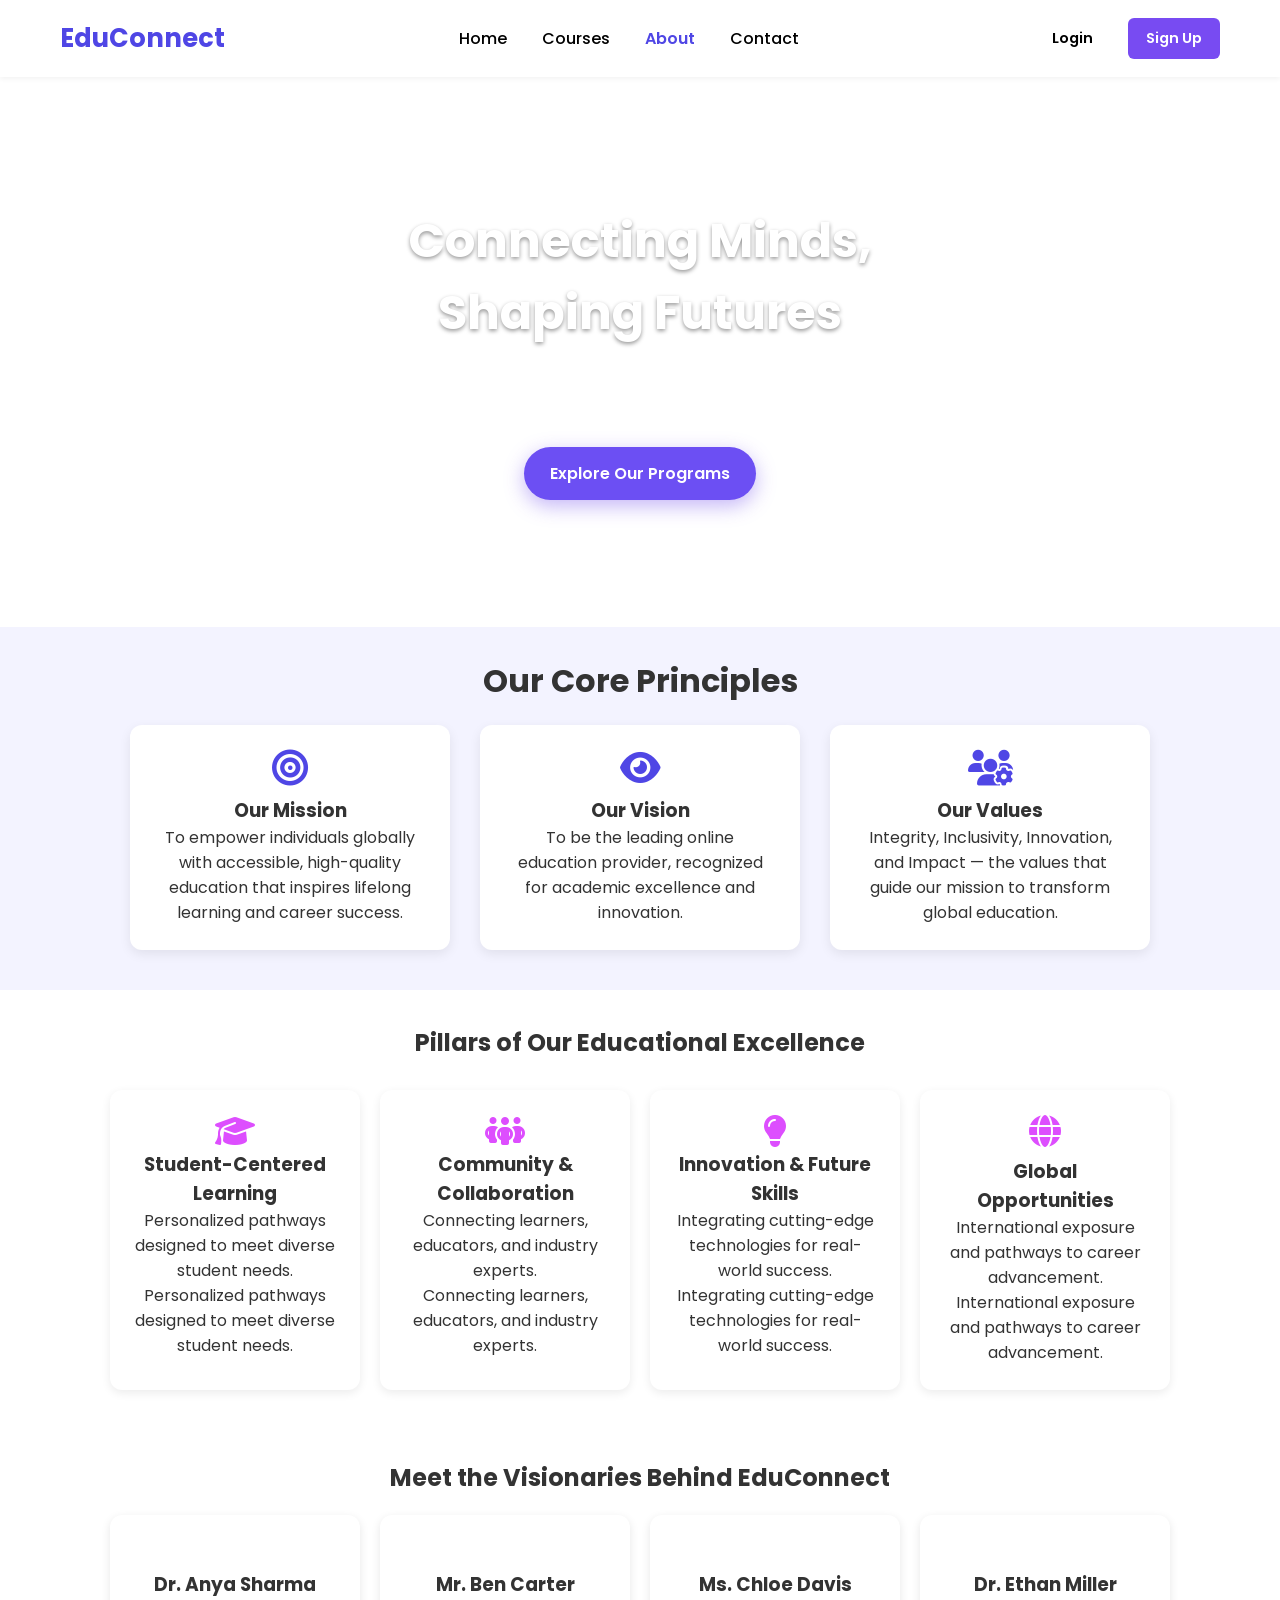
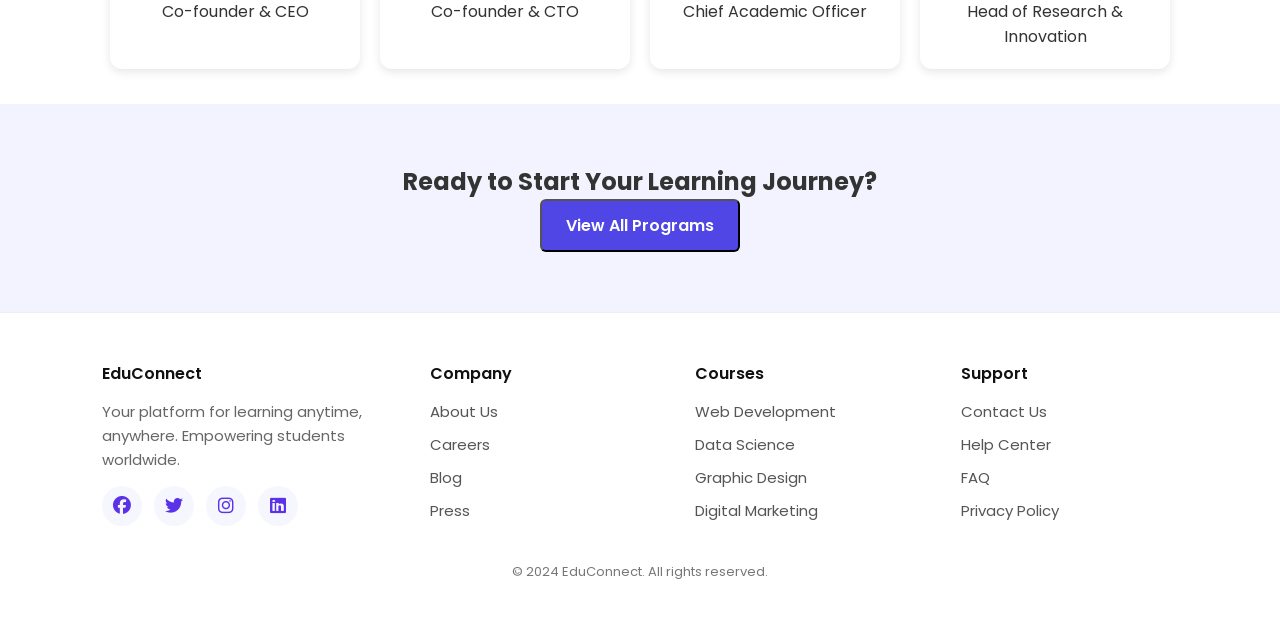
==== about.html @ eb38962c "Add files via upload" ====
<!DOCTYPE html>
<html lang="en">
<head>
  <meta charset="UTF-8" />
  <meta name="viewport" content="width=device-width, initial-scale=1.0" />
  <title>About Us | EduConnect</title>
  <link rel="stylesheet" href="about.css" />
  <link rel="stylesheet" href="/navBar.css" />
  <link href="https://cdnjs.cloudflare.com/ajax/libs/font-awesome/6.4.0/css/all.min.css" rel="stylesheet">
  <link href="https://fonts.googleapis.com/css2?family=Poppins:wght@300;400;500;600;700&display=swap" rel="stylesheet">
</head>
<body>

<!-- ================= HEADER ================= -->
<!-- <header>
  <div class="logo">EduConnect</div>
  <nav>
    <a href="index.html">Home</a>
    <a class="active" href="#">About Us</a>
    <a href="programs.html">Programs</a>
    <a href="admissions.html">Admissions</a>
    <a href="contact.html">Contact</a>
  </nav>

  <div class="auth">
    <a href="#" class="login">Login</a>
    <a href="#" class="enroll">Enroll Now</a>
  </div>
</header> -->
<!-- -------------------------------------------- -->
 <header> 
  <div class="logo">EduConnect</div>

  <!-- ✅ Hamburger icon for small screens -->
  <!-- <div class="hamburger">
    <span></span>
    <span></span>
    <span></span>
  </div> -->
  <!-- Menu toggle (left of nav) -->
<button class="menu-toggle" id="menuToggle" aria-label="Open menu" aria-expanded="false">
  <span class="menu-icon">
    <span class="line l1"></span>
    <span class="line l2"></span>
    <span class="line l3"></span>
  </span>
  <!-- <span class="menu-text">Menu</span> -->
</button>

<!-- nav bar -->
  <nav>
    <ul class="nav-links">
      <li><a href="index.html">Home</a></li>
      <li><a href="/courses.html">Courses</a></li>
      <li><a href="about.html"  class="active">About</a></li>
      <li><a href="contact.html">Contact</a></li>
      
      <!-- ✅ Login & Signup buttons inside nav for small screens -->
      <li class="mobile-auth">
        <button class="login-btn" id="openLogin1">Login</button>
        <button class="signup-btn" id="openSignup1">Sign Up</button>
      </li>
    </ul>
  </nav>

  <!-- ✅ Desktop-only buttons -->
  <!-- <div class="auth-buttons">
    <button class="login-btn" id="openLogin">Login</button>
    <button class="signup-btn" id="openSignup">Sign Up</button>
  </div> -->
<div class="auth-buttons" id="authSection">
  <button class="login-btn" id="openLogin">Login</button>
  <button class="signup-btn" id="openSignup">Sign Up</button>
</div>

<!-- ✅ New Section for Logged-in UI -->
<div class="user-info" id="userSection" style="display:none;">
  <span id="displayUsername"></span>
  <button id="logoutBtn" class="logout-btn">Logout</button>
</div>

</header>
<!-- ---------- Login Popup ---------- -->
  <div class="overlay" id="loginOverlay">
    <div class="popup">
      <button class="close-btn" onclick="closePopup('loginOverlay')">×</button>
      <h2>Welcome Back</h2>
      <!-- <form>
        <input type="text" placeholder="Enter your email" required>
        <input type="password" placeholder="Enter your password" required>
        <button type="submit" class="submit">Login</button>
      </form> -->
      <form id="loginForm">
  <input type="email" name="loginEmail" placeholder="Enter your email" required>
  <input type="password" name="loginPassword" placeholder="Enter your password" required>
  <button type="submit" class="submit">Login</button>
</form>

      <p>Don't have an account? <a href="#" id="switchToSignup">Sign Up</a></p>
    </div>
  </div>

  <!-- ---------- Signup Popup ---------- -->
  <div class="overlay" id="signupOverlay">
    <div class="popup">
      <button class="close-btn" onclick="closePopup('signupOverlay')">×</button>
      <h2>Create Your Account</h2>
      <!-- <form>
        <input type="text" placeholder="Enter your username" required>
        <input type="email" placeholder="Enter your email" required>
        <input type="password" placeholder="Enter your password" required>
        <input type="password" placeholder="Confirm your password" required>
        <button type="submit" class="submit">Sign Up</button>
      </form> -->
      <form id="signupForm">
  <input type="text" name="username" placeholder="Enter your username" required>
  <input type="email" name="email" placeholder="Enter your email" required>
  <input type="password" name="password" placeholder="Enter your password" required>
  <input type="password" name="confirmPassword" placeholder="Confirm your password" required>
  <button type="submit" class="submit">Sign Up</button>
</form>

      <p>Already have an account? <a href="#" id="switchToLogin">Login</a></p>
    </div>
  </div>

<!-- =============== HERO SECTION =============== -->
<!-- <section class="hero">
  <div class="overlay"></div>
  <div class="hero-content">
    <h1>Connecting Minds,<br>Shaping Futures</h1>
    <p>EduConnect is dedicated to fostering an inclusive learning environment where innovation meets opportunity.</p>
    <button>Explore Our Programs</button>
  </div>
</section> -->
<section class="hero">
  <div class="overlay"></div>
  <div class="hero-content">
    <h1>Connecting Minds,<br>Shaping Futures</h1>
    <p>
      EduConnect is dedicated to building the next generation of leaders, innovators,
      and thinkers through world-class digital learning.
    </p>
    <button>Explore Our Programs</button>
  </div>
</section>



<!-- =============== CORE PRINCIPLES =============== -->
<section class="principles">
    <h2>Our Core Principles</h2>

    <div class="principle-boxes">
        <div class="box">
            <i class="fa-solid fa-bullseye icon"></i>
            <h3>Our Mission</h3>
            <p>To empower individuals globally with accessible, high-quality education that inspires lifelong learning and career success.</p>
        </div>

        <div class="box">
            <i class="fa-solid fa-eye icon"></i>
            <h3>Our Vision</h3>
            <p>To be the leading online education provider, recognized for academic excellence and innovation.</p>
        </div>

        <div class="box">
              <!-- <i class="fa-solid fa-handshake icon"></i> -->
               <i class="fa-solid fa-users-gear icon"></i>

            <h3>Our Values</h3>
            <p>Integrity, Inclusivity, Innovation, and Impact — the values that guide our mission to transform global education.</p>
        </div>
    </div>
</section>



<!-- =============== PILLARS SECTION =============== -->
<section class="pillars">
  <h2>Pillars of Our Educational Excellence</h2>

  <div class="pillar-grid">

    <div class="pillar-card">
      <i class="fa-solid fa-graduation-cap"></i>
      <h3>Student-Centered Learning</h3>
      <p>Personalized pathways designed to meet diverse student needs.</p>
      <p>Personalized pathways designed to meet diverse student needs.</p>
    </div>

    <div class="pillar-card">
      <i class="fa-solid fa-people-group"></i>
      <h3>Community & Collaboration</h3>
      <p>Connecting learners, educators, and industry experts.</p>
      <p>Connecting learners, educators, and industry experts.</p>
    </div>

    <div class="pillar-card">
      <i class="fa-solid fa-lightbulb"></i>
      <h3>Innovation & Future Skills</h3>
      <p>Integrating cutting-edge technologies for real-world success.</p>
      <p>Integrating cutting-edge technologies for real-world success.</p>
    </div>
    <div class="pillar-card">
      <i class="fa-solid fa-globe icon"></i>
      <h3>Global Opportunities</h3>
      <p>International exposure and pathways to career advancement.</p>
      <p>International exposure and pathways to career advancement.</p>
    </div>
  </div>
</section>



<!-- =============== TEAM SECTION =============== -->
<section class="team">
  <h2>Meet the Visionaries Behind EduConnect</h2>

  <div class="team-grid">

    <div class="member">
      <img src="https://randomuser.me/api/portraits/women/44.jpg" alt="">
      <h3>Dr. Anya Sharma</h3>
      <p>Co-founder & CEO</p>
    </div>

    <div class="member">
      <img src="https://randomuser.me/api/portraits/men/32.jpg" alt="">
      <h3>Mr. Ben Carter</h3>
      <p>Co-founder & CTO</p>
    </div>

    <div class="member">
      <img src="https://randomuser.me/api/portraits/women/68.jpg" alt="">
      <h3>Ms. Chloe Davis</h3>
      <p>Chief Academic Officer</p>
    </div>

    <div class="member">
      <img src="https://randomuser.me/api/portraits/men/53.jpg" alt="">
      <h3>Dr. Ethan Miller</h3>
      <p>Head of Research & Innovation</p>
    </div>

  </div>

</section>



<!-- =============== CTA SECTION =============== -->
<section class="cta">
  <h2>Ready to Start Your Learning Journey?</h2>
  <button>View All Programs</button>
</section>



<!-- =============== FOOTER =============== -->
<!-- <footer>
  <div class="footer-container">

    <div class="column">
      <h4>Resources</h4>
      <p>Blog</p><p>Help Center</p><p>Support</p>
    </div>

    <div class="column">
      <h4>Company</h4>
      <p>About</p><p>Careers</p><p>Partners</p>
    </div>

    <div class="column">
      <h4>Legal</h4>
      <p>Terms</p><p>Privacy</p><p>Cookies</p>
    </div>

  </div>

  <p class="copy">© 2024 EduConnect. All rights reserved.</p>
</footer> -->
<footer>
  <div class="footer-container">
    <div class="footer-section brand">
      <h4 class="footer-logo">EduConnect</h4>
      <p>Your platform for learning anytime,<br>anywhere. Empowering students worldwide.</p>

      <div class="footer-social-icons">
        <a href="#" aria-label="facebook"><i class="fa-brands fa-facebook"></i></a>
        <a href="#" aria-label="twitter"><i class="fa-brands fa-twitter"></i></a>
        <a href="#" aria-label="instagram"><i class="fa-brands fa-instagram"></i></a>
        <a href="#" aria-label="linkedin"><i class="fa-brands fa-linkedin"></i></a>
      </div>
    </div>

    <div class="footer-section">
      <h4>Company</h4>
      <ul>
        <li><a href="#">About Us</a></li>
        <li><a href="#">Careers</a></li>
        <li><a href="#">Blog</a></li>
        <li><a href="#">Press</a></li>
      </ul>
    </div>

    <div class="footer-section">
      <h4>Courses</h4>
      <ul>
        <li><a href="#">Web Development</a></li>
        <li><a href="#">Data Science</a></li>
        <li><a href="#">Graphic Design</a></li>
        <li><a href="#">Digital Marketing</a></li>
      </ul>
    </div>

    <div class="footer-section">
      <h4>Support</h4>
      <ul>
        <li><a href="#">Contact Us</a></li>
        <li><a href="#">Help Center</a></li>
        <li><a href="#">FAQ</a></li>
        <li><a href="#">Privacy Policy</a></li>
      </ul>
    </div>
  </div>

  <p class="footer-note">© 2024 EduConnect. All rights reserved.</p>
</footer>


<!-- <script src="/navBar.js"></script> -->
 <script>
const menuToggle = document.getElementById('menuToggle');
const nav = document.querySelector('nav');

menuToggle.addEventListener('click', () => {
  const isOpen = menuToggle.classList.toggle('open');
  nav.classList.toggle('active', isOpen);
  menuToggle.setAttribute('aria-expanded', isOpen ? 'true' : 'false');
});

//----------js for login and sign up page----------
 const loginOverlay = document.getElementById('loginOverlay');
    const signupOverlay = document.getElementById('signupOverlay');

    // Open popups
    document.getElementById('openLogin').onclick = () => {
      loginOverlay.style.display = 'flex';
    };
    document.getElementById('openSignup').onclick = () => {
      signupOverlay.style.display = 'flex';
    };
//----------------------------------------------------------------------
// Open popups
    document.getElementById('openLogin1').onclick = () => {
      loginOverlay.style.display = 'flex';
    };
    document.getElementById('openSignup1').onclick = () => {
      signupOverlay.style.display = 'flex';
    };
//----------------------------------------------------------------------
    // Close popup
    function closePopup(id) {
      document.getElementById(id).style.display = 'none';
    }

    // Switch between login and signup
    document.getElementById('switchToSignup').onclick = () => {
      loginOverlay.style.display = 'none';
      signupOverlay.style.display = 'flex';
    };

    document.getElementById('switchToLogin').onclick = () => {
      signupOverlay.style.display = 'none';
      loginOverlay.style.display = 'flex';
    };

    // Close popup when clicking outside the box
    window.onclick = (event) => {
      if (event.target === loginOverlay) loginOverlay.style.display = 'none';
      if (event.target === signupOverlay) signupOverlay.style.display = 'none';
    };
    //-----------------------------------done----------------------------------------
   //-------------------------------- LOGIN / SIGNUP WITH LOCAL STORAGE --------------------------------//
/* ----------------------------------------------------------
    ✅ SIGN UP (stores multiple users)
----------------------------------------------------------- */
document.getElementById("signupForm")?.addEventListener("submit", function (e) {
    e.preventDefault();

    const username = this.username.value.trim();
    const email = this.email.value.trim();
    const password = this.password.value.trim();
    const confirmPass = this.confirmPassword.value.trim();

    if (password !== confirmPass) {
        alert("❌ Passwords do not match!");
        return;
    }

    // ✅ Get existing users or create empty list
    let users = JSON.parse(localStorage.getItem("edu_user")) || [];

    // ✅ Check if email already exists
    if (users.some((u) => u.email === email)) {
        alert("⚠ Account already exists with this email. Try logging in.");
        return;
    }

    // ✅ Save new user in the list
    users.push({ username, email, password });
    localStorage.setItem("edu_user", JSON.stringify(users));

    // ✅ Mark logged-in user
    localStorage.setItem("edu_logged_in", email);
    // localStorage.setItem("edu_user", JSON.stringify({ username, email, password }));

    alert("✅ Account created successfully!");
    window.location.href = "courses.html";
});


/* ----------------------------------------------------------
    ✅ LOGIN (supports multiple users)
----------------------------------------------------------- */
document.getElementById("loginForm")?.addEventListener("submit", function (e) {
    e.preventDefault();

    const loginEmail = this.loginEmail.value.trim();
    const loginPassword = this.loginPassword.value.trim();

    let users = JSON.parse(localStorage.getItem("edu_user")) || [];
    // ✅ Search matching user
    const userFound = users.find(
        (u) => u.email === loginEmail && u.password === loginPassword
    );

    // if (!users || users.email !== loginEmail || users.password !== loginPassword) {
    if (!userFound){
        alert("❌ Incorrect email or password!");
        return;
    }

    // ✅ Save logged-in user details
    localStorage.setItem("edu_logged_in", loginEmail);
    localStorage.setItem("edu_user", JSON.stringify(users));

    alert(`✅ Welcome back ${userFound.username}!`);
    window.location.href = "courses.html";
});

//-----------------------------------------------------------------------------
// ✅ Show Logged-in UI on Navbar
function updateNavbar() {
  const loggedIn = localStorage.getItem("edu_logged_in");
  let users = JSON.parse(localStorage.getItem("edu_user")) || [];
    // ✅ Search matching user
    const userFound = users.find(
        (u) => u.email === loggedIn
    );

  const authSection = document.getElementById("authSection");
  const mobileAuth = document.getElementsByClassName("mobile-auth");
  const userSection = document.getElementById("userSection");
  const displayUsername = document.getElementById("displayUsername");

  if (loggedIn && userFound) {
    mobileAuth[0].style.display = "none";
    authSection.style.display = "none";
    userSection.style.display = "flex";
    displayUsername.textContent = `👋 Hi, ${userFound.username}`;
  } else {
    authSection.style.display = "flex";
    userSection.style.display = "none";
  }
}
updateNavbar();


// ✅ Logout
document.getElementById("logoutBtn")?.addEventListener("click", () => {
  localStorage.removeItem("edu_logged_in");
  alert("🔓 You have been logged out!");
  window.location.reload();
});


</script> 
</body>
</html>
---- about.css ----
*{
  margin: 0;
  padding: 0;
  box-sizing: border-box;
  font-family: "Poppins", sans-serif;
}

body{
  background: #ffffff;
  color:#333;
}

/* ================= HEADER ================= */

header{
  display:flex;
  justify-content:space-between;
  align-items:center;
  padding:20px 60px;
  background:#fff;
  box-shadow:0 2px 10px rgba(0,0,0,0.05);
  flex-wrap:wrap;
  gap:15px;
}

.logo{
  font-size:1.4rem;
  font-weight:700;
  color:#4f46e5;
}

nav{
  display:flex;
  gap:25px;
  flex-wrap:wrap;
}

nav a{
  text-decoration:none;
  color:#333;
  font-weight:500;
}

nav a.active{
  color:#4f46e5;
  font-weight:600;
}

.auth{
  display:flex;
  gap:15px;
  flex-wrap:wrap;
}

.login{
  color:#333;
}

.enroll{
  background:#4f46e5;
  color:white;
  padding:8px 16px;
  border-radius:6px;
}



/* ============= HERO SECTION =============== */

.hero{
  position:relative;
  height:550px;
  background:url("https://images.pexels.com/photos/8199562/pexels-photo-8199562.jpeg") center/cover no-repeat;
  display:flex;
  align-items:center;
  justify-content:center;
  text-align:center;
}

.hero .overlay{
  position:absolute;
  inset:0;
  background:linear-gradient(to bottom, rgba(0,0,0,0.55), rgba(0,0,0,0.25));
}

.hero-content{
  position:relative;
  color:white;
  max-width:700px;
  padding:0 20px;
  animation: fadeUp 1s ease-in-out;
}

.hero-content h1{
  font-size:3rem;
  font-weight:700;
  text-shadow:0 2px 4px rgba(0,0,0,0.4);
}

.hero-content p{
  margin:15px 0 25px;
  font-size:1.2rem;
  opacity:0.95;
}

.hero-content button{
  padding:14px 26px;
  background:#6c4ff3;
  border:none;
  border-radius:35px;
  color:white;
  font-size:1rem;
  font-weight:600;
  box-shadow:0 6px 20px rgba(108, 69, 236, 0.4);
  transition:0.3s;
}

.hero-content button:hover{
  transform:translateY(-4px);
  box-shadow:0 10px 25px rgba(108, 69, 236, 0.5);
}

@keyframes fadeUp{
  from{ transform:translateY(25px); opacity:0; }
  to{ transform:translateY(0); opacity:1; }
}


/* ============= CORE PRINCIPLES =============== */

.principles{
  /* border: 2px solid black; */
  padding:30px 8% 40px;
  background:#f3f3ff;
  text-align:center;
}

.principles h2{
  font-size:2rem;
  margin-bottom:20px;
}

.principle-boxes{
  display:flex;
  gap:30px;
  justify-content:center;
  flex-wrap:wrap;
}

.principle-boxes .box{
  background:white;
  padding:25px;
  border-radius:12px;
  width:320px;
  box-shadow:0 4px 12px rgba(0,0,0,0.08);
}

.icon{
  font-size:36px;
  color:#4f46e5;
  margin-bottom:10px;
}


/* ============= PILLARS =============== */

.pillars{
  /* border: 2px solid rgb(214, 25, 25); */

  /* padding:60px 8%; */
  padding-top: 35px;
  padding-bottom: 35px;
  padding-left: 2%;
  padding-right: 2%;

  text-align:center;
}

.pillars h2{
  margin-bottom:30px;
}

.pillar-grid{
  /* border: 2px solid rgb(22, 211, 60); */

  display:flex;
  justify-content:center;
  gap:20px;
  flex-wrap:wrap;
}

.pillar-card{
  /* border: 2px solid black; */
  background:white;
  padding:25px;
  width:250px;
  border-radius:12px;
  box-shadow:0 3px 10px rgba(0,0,0,0.08);
}

.pillar-card i{
  font-size:32px;
  color:#dd4efe;
}


/* ============= TEAM =============== */

.team{
  /* border: 2px solid rgb(214, 25, 25); */
  padding:35px 2%;
  text-align:center;
}
.team h2{
    /* border: 2px solid rgb(214, 25, 25); */
    margin-bottom: 20px;
}
.team-grid{
    /* border: 2px solid rgb(214, 25, 25); */
  display:flex;
  justify-content:center;
  gap:20px;
  flex-wrap:wrap;
}

.member{
  width:250px;
  background:white;
  padding:20px;
  border-radius:12px;
  box-shadow:0 3px 10px rgba(0,0,0,0.1);
}

.member img{
  width:100%;
  border-radius:12px;
}

.member h3{
    
  margin-top:10px;
}


/* ============= CTA =============== */

.cta{
  background:#f3f3ff;
  text-align:center;
  padding:60px 0;
}

.cta button{
  background:#4f46e5;
  color:white;
  padding:12px 24px;
  border-radius:6px;
  font-size:1rem;
  font-weight:600;
}



/* ============= FOOTER =============== */

/* footer{
  padding:40px 10%;
  background:white;
}

.footer-container{
  display:flex;
  justify-content:space-between;
  flex-wrap:wrap;
  gap:40px;
} */

/* .copy{
  margin-top:25px;
  text-align:center;
  font-size:13px;
  color:#777;
} */



/* ================= RESPONSIVENESS ================= */

@media (max-width:1024px){
  header{
    padding:20px 30px;
  }
  .hero-content h1{ font-size:2.5rem; }
}

@media (max-width:768px){

  header{
    padding:15px 25px;
  }

  nav{
    gap:15px;
  }

  .hero{
    height:430px;
  }

  .hero-content h1{
    font-size:2rem;
  }

  .hero-content p{
    font-size:1rem;
  }

  .principle-boxes .box,
  .pillar-card,
  .member{
    width:100%;
    max-width:350px;
  }
}

@media (max-width:480px){

  header{
    flex-direction:column;
    gap:10px;
  }

  nav{
    justify-content:center;
    flex-wrap:wrap;
  }

  .hero{
    height:380px;
    padding:0 15px;
  }

  .hero-content h1{
    font-size:1.7rem;
  }

  .hero-content p{
    font-size:0.95rem;
  }

  .footer-container{
    text-align:center;
  }
}
/* ------------------------------------------ */
/* -------------------
   Footer (responsive)
   ------------------- */
footer {
  background: #fff;
  padding: 48px 8%;
  font-size: 15px;
  color: #555;
  border-top: 1px solid #eee;
  box-sizing: border-box;
}

/* Grid layout for stable columns */
.footer-container {
  display: grid;
  grid-template-columns: 280px 1fr 1fr 1fr; /* brand + 3 columns */
  gap: 32px 48px;
  align-items: start;
}

/* Generic section */
.footer-section {
  min-width: 0;
}

.footer-section h4 {
  margin-bottom: 14px;
  color: #111;
  font-size: 16px;
  font-weight: 600;
}

.footer-section ul {
  list-style: none;
  padding: 0;
  margin: 0;
}

.footer-section ul li {
  margin-bottom: 10px;
}

.footer-section ul li a {
  text-decoration: none;
  color: #555;
  display: inline-block;
  transition: color .18s ease;
}

.footer-section ul li a:hover {
  color: #4f46e5;
}

/* Brand column styles (left) */
.footer-section.brand {
  /* keep brand as first column */
}

.footer-logo {
  font-size: 22px;
  font-weight: 700;
  color: #5a33e8;
  margin-bottom: 10px;
}

.footer-section.brand p {
  color: #666;
  line-height: 1.6;
  margin-bottom: 14px;
  font-size: 15px;
}

/* Social icons (circular) */
.footer-social-icons {
  display: flex;
  gap: 12px;
  margin-top: 6px;
}

.footer-social-icons a {
  width: 40px;
  height: 40px;
  background: #f6f6ff;
  border-radius: 50%;
  display: inline-flex;
  justify-content: center;
  align-items: center;
  color: #5a33e8;
  font-size: 18px;
  text-decoration: none;
  transition: transform .18s ease, background .18s ease;
}

.footer-social-icons a:hover {
  transform: translateY(-4px);
  background: #ece9ff;
}

/* Footer note */
.footer-note {
  text-align: center;
  margin-top: 30px;
  font-size: 13px;
  color: #777;
}

/* -------------------------
   RESPONSIVE BREAKPOINTS
   ------------------------- */

/* Medium screens / tablets */
@media (max-width: 992px) {
  footer {
    padding: 40px 6%;
  }

  .footer-container {
    grid-template-columns: 1fr 1fr; /* two columns */
    gap: 28px 40px;
  }

  /* Make brand full-width on top of the two columns */
  .footer-section.brand {
    grid-column: 1 / -1; /* spans both columns */
  }

  .footer-section {
    width: 100%;
  }
}

/* Small screens / phones */
@media (max-width: 560px) {
  footer {
    padding: 32px 5%;
  }

  .footer-container {
    grid-template-columns: 1fr; /* single column stack */
    gap: 22px;
  }

  .footer-section.brand p {
    font-size: 14px;
  }

  .footer-logo {
    font-size: 20px;
  }

  .footer-social-icons a {
    width: 36px;
    height: 36px;
    font-size: 16px;
  }

  .footer-note {
    margin-top: 22px;
    font-size: 12px;
  }
}
---- navBar.css ----
/* Navbar */
   /* Base Header Layout */
header {
  /* border: 2px solid black; */
  background: white;
  box-shadow: 0 2px 5px rgba(0, 0, 0, 0.05);
  padding: 18px 60px;
  display: flex;
  justify-content: space-between;
  align-items: center;
  position: sticky;
  top: 0;
  z-index: 1000;
}

.logo {
  font-weight: 700;
  font-size: 1.3rem;
  color: #4f46e5;
}

/* Navigation */
.active {
  color:#4f46e5;
  font-weight:bold;
}
nav ul {
  display: flex;
  gap: 25px;
  list-style: none;
}

nav ul li a {
  text-decoration: none;
  color: #333;
  font-size: 0.95rem;
  transition: color 0.3s ease;
  font-weight: 600
}

nav ul li a:hover {
  color: #4f46e5;
}

/* Login and Sign Up Buttons */
.auth-buttons {
  display: flex;
  align-items: center;
  gap: 10px;
}

.login-btn {
  /* background-color: #4f46e5;
  color: white; */
  border: 2px solid transparent; 
  padding: 8px 18px;
  /* border: none; */
  border-radius: 6px;
  cursor: pointer;
  font-size: 0.9rem;
  transition: background 0.3s;
  background: none;
  outline: none;
  font-weight: 600;
}

.login-btn:hover {
  /* background-color: #4338ca; */
  border: 2px solid #784bf2;
}

.signup-btn {
  /* background-color: #ff9800; */
  background-color: #4f46e5;
  background: #6a3af0;
background: linear-gradient(90deg, rgba(106, 58, 240, 1) 100%, rgba(131, 100, 232, 1) 100%);
background: #784bf2;
background: linear-gradient(90deg, rgba(120, 75, 242, 1) 100%, rgba(131, 100, 232, 1) 100%);
  color: #fff;
  border: none;
  padding: 10px 18px;
  border-radius: 6px;
  cursor: pointer;
  font-size: 0.9rem;
  font-weight: 600;
  transition: background-color 0.3s;
}

.signup-btn:hover {
  opacity: 0.9; /* slight fade for hover feedback */
  /* transform: translateY(-2px); lift effect */
}

/* Hamburger Icon */
.hamburger {
  display: none;
  flex-direction: column;
  cursor: pointer;
  gap: 5px;
}

.hamburger span {
  width: 25px;
  height: 3px;
  background: #333;
  border-radius: 3px;
  transition: 0.3s;
}
/* Hide mobile-auth section by default (for large screens) */
  .mobile-auth {
  display: none;
  }
.btn{
  text-decoration: none;
  color: inherit;
}
/* Mobile Styles */
@media (max-width: 998px) {
  nav {
    position: absolute;
    top: 70px;
    right: 0;
    background: white;
    width: 220px;
    box-shadow: 0 4px 10px rgba(0, 0, 0, 0.1);
    border-radius: 0 0 8px 8px;
    display: none;
    flex-direction: column;
    align-items: flex-start;
    padding: 20px 0;
  }

  nav ul {
    flex-direction: column;
    width: 100%;
    gap: 15px;
    padding: 0;
  }

  nav ul li {
    width: 100%;
    padding-left: 20px;
  }

  .hamburger {
    display: flex;
  }

  /* Show nav when active */
  nav.active {
    display: flex;
  }

  /* Hide desktop buttons on small screens */
  .auth-buttons {
    display: none;
  }

  /* Show login & signup inside nav */
  .mobile-auth {
    display: flex;
    flex-direction: column;
    gap: 10px;
    padding: 15px 20px 0 20px;
  }

  .mobile-auth button {
    width: 100%;
  }
  

}
 /* ---------- Overlay ---------- */
    .overlay {
      position: fixed;
      top: 0;
      left: 0;
      width: 100%;
      height: 100%;
      background: rgba(0, 0, 0, 0.4);
      display: none;
      justify-content: center;
      align-items: center;
      z-index: 9999;
      animation: fadeIn 0.3s ease forwards;
    }

    @keyframes fadeIn {
      from {
        opacity: 0;
      }
      to {
        opacity: 1;
      }
    }

    /* ---------- Popup Box ---------- */
    .popup {
      background: white;
      padding: 35px 30px;
      border-radius: 10px;
      width: 100%;
      max-width: 380px;
      box-shadow: 0 5px 20px rgba(0, 0, 0, 0.1);
      position: relative;
      animation: slideUp 0.3s ease forwards;
    }

    @keyframes slideUp {
      from {
        transform: translateY(40px);
        opacity: 0;
      }
      to {
        transform: translateY(0);
        opacity: 1;
      }
    }

    .popup h2 {
      text-align: center;
      margin-bottom: 25px;
      color: #222;
    }

    .popup input {
      width: 100%;
      padding: 10px;
      border: 1px solid #ddd;
      border-radius: 6px;
      margin-bottom: 15px;
      font-size: 0.9rem;
      outline: none;
      transition: border-color 0.2s;
    }

    .popup input:focus {
      border-color: #4f46e5;
    }

    .popup button.submit {
      background: #4f46e5;
      color: white;
      border: none;
      width: 100%;
      padding: 10px;
      border-radius: 6px;
      cursor: pointer;
      font-size: 1rem;
      font-weight: 500;
      transition: background-color 0.3s;
    }

    .popup button.submit:hover {
      background: #4338ca;
    }

    .close-btn {
      position: absolute;
      top: 10px;
      right: 15px;
      background: none;
      border: none;
      font-size: 20px;
      cursor: pointer;
      color: #666;
    }

    .popup p {
      text-align: center;
      font-size: 0.9rem;
      margin-top: 10px;
    }

    .popup a {
      color: #4f46e5;
      text-decoration: none;
    }

    .popup a:hover {
      text-decoration: underline;
    }

    /* ---------- Responsive ---------- */
    @media (max-width: 998px) {
      header {
        padding: 15px 20px;
      }
    }
/* ✅ Hide desktop auth buttons in mobile version */
@media (max-width: 998px) {
  .auth-buttons {
    display: none !important;
  }

  /* ✅ Show Login/Signup only inside the mobile menu */
  .mobile-auth {
    display: block ;
  }
}
/*----------------------------------------------------*/
.user-info {
  display: flex;
  align-items: center;
  gap: 10px;
  font-weight: 600;
  color: #4f46e5;
}

.logout-btn {
  background: #ff4b4b;
  color: white;
  border: none;
  padding: 6px 12px;
  border-radius: 6px;
  cursor: pointer;
  transition: 0.3s;
}

.logout-btn:hover {
  background: #d93636;
}
/* ----------------------strat----------------------------- */
/*------------- Layout: Menu (left) → Logo → Nav → Auth/User------------- */
/* ✅ DEFAULT DESKTOP LAYOUT (same as before) */
header {
  display: flex;
  justify-content: space-between;
  align-items: center;
  padding: 18x 60px;
}

/* Desktop order maintained */
.menu-toggle {
  display: none;
}

/* ✅ MOBILE RESPONSIVE */
@media (max-width: 768px) {

  /* show hamburger menu on mobile */
  .menu-toggle {
    display: block;
    font-size: 26px;
    cursor: pointer;
    order: 0;  /* ✅ Menu first */
  }

  .logo {
    order: 1; /* ✅ Logo next */
  }

  nav {
    order: 3;
    position: absolute;
    top: 70px;
    left: 0;
    width: 100%;
    background: white;
    display: none;
    flex-direction: column;
    padding: 15px 0;
  }

  nav.active {
    display: flex;
  }

  .auth-buttons,
  .user-info {
    order: 4;
  }
}

/*-----------------------------------------------------------------*/

/* Menu pill button */
.menu-toggle{
  display:none;            /* hidden on desktop */
  align-items:center;
  gap:10px;
  padding:8px 14px;
  background:#fff;
  border:1px solid #e5e7eb;
  border-radius:9999px;
  box-shadow:0 2px 8px rgba(0,0,0,.06);
  cursor:pointer;
  transition:transform .15s ease, box-shadow .2s ease, background .2s ease;
}
.menu-toggle:focus-visible{ outline:3px solid rgba(79,70,229,.35); outline-offset:2px; }
.menu-toggle:hover{ box-shadow:0 6px 18px rgba(0,0,0,.1); background:#f9fafb; }

/* Icon (three lines) */
.menu-icon{ position:relative; width:20px; height:18px; display:inline-block; }
.menu-icon .line{
  position:absolute; left:0; right:0; height:2px; background:#1f2937; border-radius:2px;
  transition:transform .25s ease, opacity .2s ease, top .25s ease;
}
.menu-icon .l1{ top:0; }
.menu-icon .l2{ top:8px; }
.menu-icon .l3{ top:16px; }

.menu-text{ font-weight:600; font-size:.95rem; color:#111827; }

/* Open state -> morph to X */
.menu-toggle.open .l1{ top:8px; transform:rotate(45deg); background:#4f46e5; }
.menu-toggle.open .l2{ opacity:0; transform:translateX(-6px); }
.menu-toggle.open .l3{ top:8px; transform:rotate(-45deg); background:#4f46e5; }
.menu-toggle.open .menu-text{ color:#4f46e5; }

/* Mobile behaviour */
@media (max-width: 768px){
  .menu-toggle{ display:flex; }
  nav{ position:absolute; top:70px; right:0; width:220px; background:#fff; border-radius:0 0 10px 10px;
       box-shadow:0 10px 25px rgba(0,0,0,.12); display:none; flex-direction:column; padding:14px 0; }
  nav.active{ display:flex; }

  /* Hide desktop buttons on small screens; show mobile auth inside nav */
  .auth-buttons{ display:none !important; }
  .mobile-auth{ display:block ; }
}

/* Optional: slightly smaller on very small devices */
@media (max-width: 380px){
  .menu-text{ display:none; } /* keep only the icon if space is tight */
  .menu-toggle{ padding:10px; }
}
/* --------------------------------------------------------------------------- */
/* ✅ Desktop default header layout — restoring original height */
header {
  display: flex;
  justify-content: space-between;
  align-items: center;
  padding: 18px 60px;  /* 🔥 Original spacing */
  background: white;
  box-shadow: 0 2px 5px rgba(0, 0, 0, 0.05);
  position: sticky;
  top: 0;
  z-index: 1000;
}

/* Logo styling */
.logo {
  font-size: 1.6rem;
  font-weight: bold;
}

/* nav links desktop layout */
nav ul {
  display: flex;
  align-items: center;
  gap: 35px;
  list-style: none;
}

nav ul li a {
  text-decoration: none;
  color: black;
  font-size: 1rem;
  font-weight: 500;
}

/* ✅ Auth buttons desktop */
.auth-buttons,
.user-info {
  display: flex;
  gap: 15px;
  align-items: center;
}

/* ✅ MOBILE RULES */
@media (max-width: 768px) {

  header {
    padding: 14px 20px; /* little compact in mobile but not too small */
  }

  nav ul {
    flex-direction: column;
    gap: 15px;
    width: 100%;
    padding: 10px 0;
  }
}
/* --------------------------------------------------------------------------------- */


/*----------------------------------------------------*/
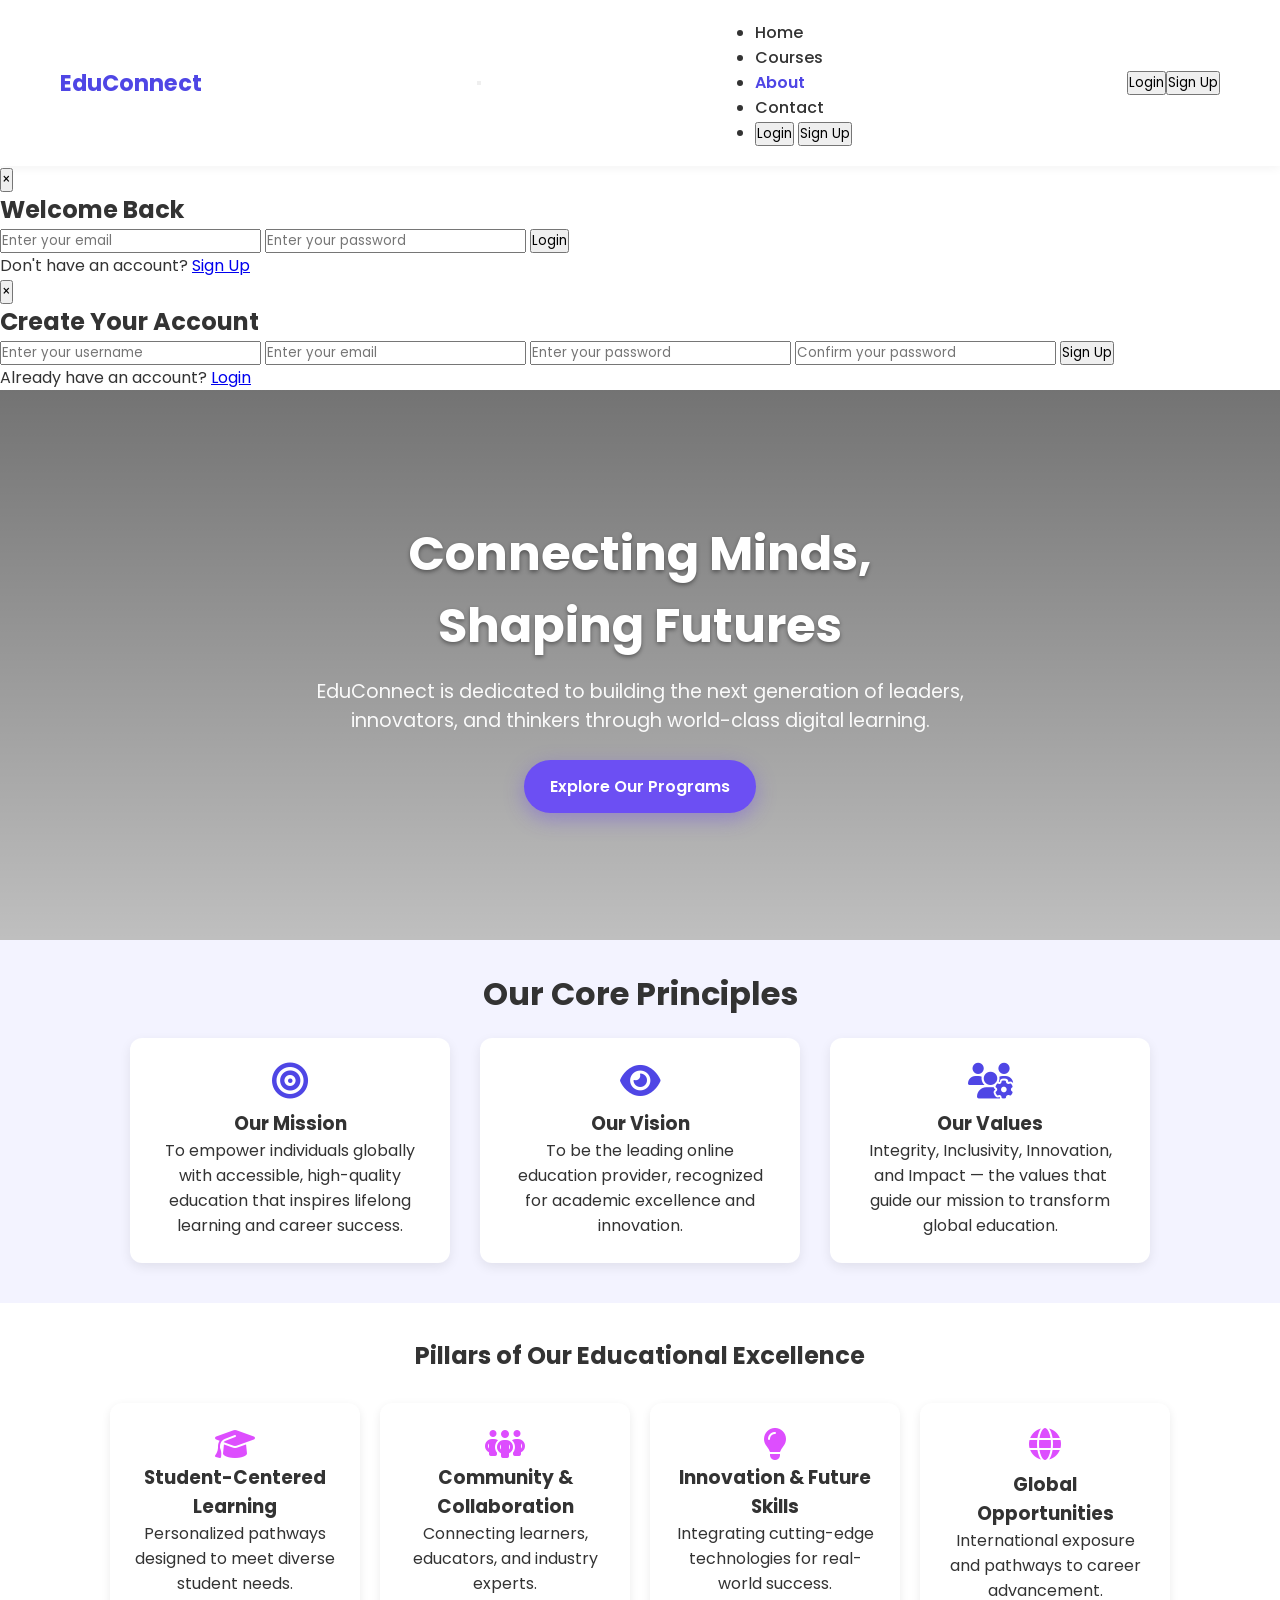
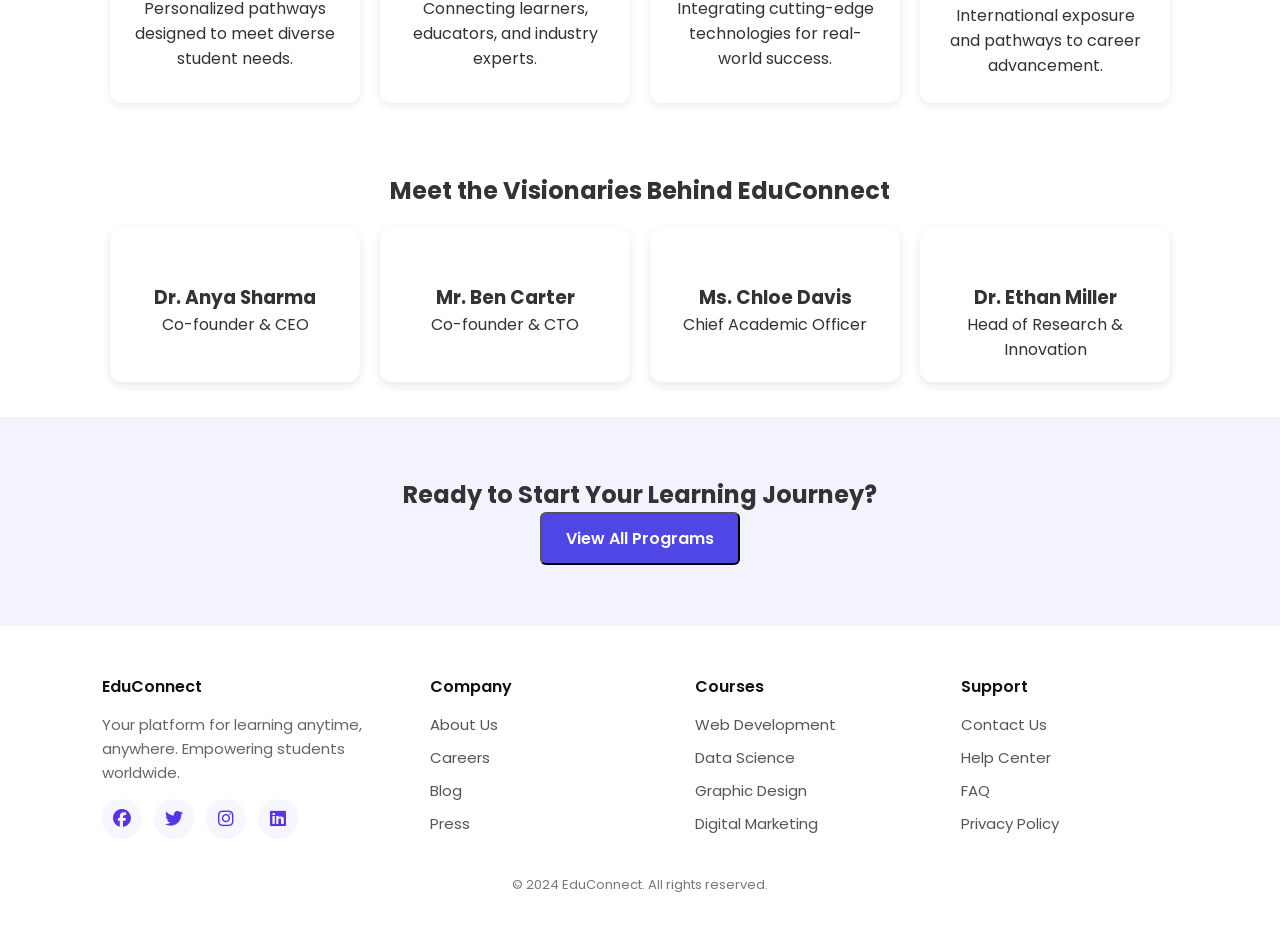
==== commit c2604485: "Update print statement from 'Hello' to 'Goodbye'" ====
--- a/about.html
+++ b/about.html
@@ -5,7 +5,7 @@
   <meta name="viewport" content="width=device-width, initial-scale=1.0" />
   <title>About Us | EduConnect</title>
   <link rel="stylesheet" href="about.css" />
-  <link rel="stylesheet" href="/navBar.css" />
+  <!-- <link rel="stylesheet" href="navBar.css" /> -->
   <link href="https://cdnjs.cloudflare.com/ajax/libs/font-awesome/6.4.0/css/all.min.css" rel="stylesheet">
   <link href="https://fonts.googleapis.com/css2?family=Poppins:wght@300;400;500;600;700&display=swap" rel="stylesheet">
 </head>
@@ -51,7 +51,7 @@
   <nav>
     <ul class="nav-links">
       <li><a href="index.html">Home</a></li>
-      <li><a href="/courses.html">Courses</a></li>
+      <li><a href="courses.html">Courses</a></li>
       <li><a href="about.html"  class="active">About</a></li>
       <li><a href="contact.html">Contact</a></li>
       
@@ -489,3 +489,4 @@
 </script> 
 </body>
 </html>
+
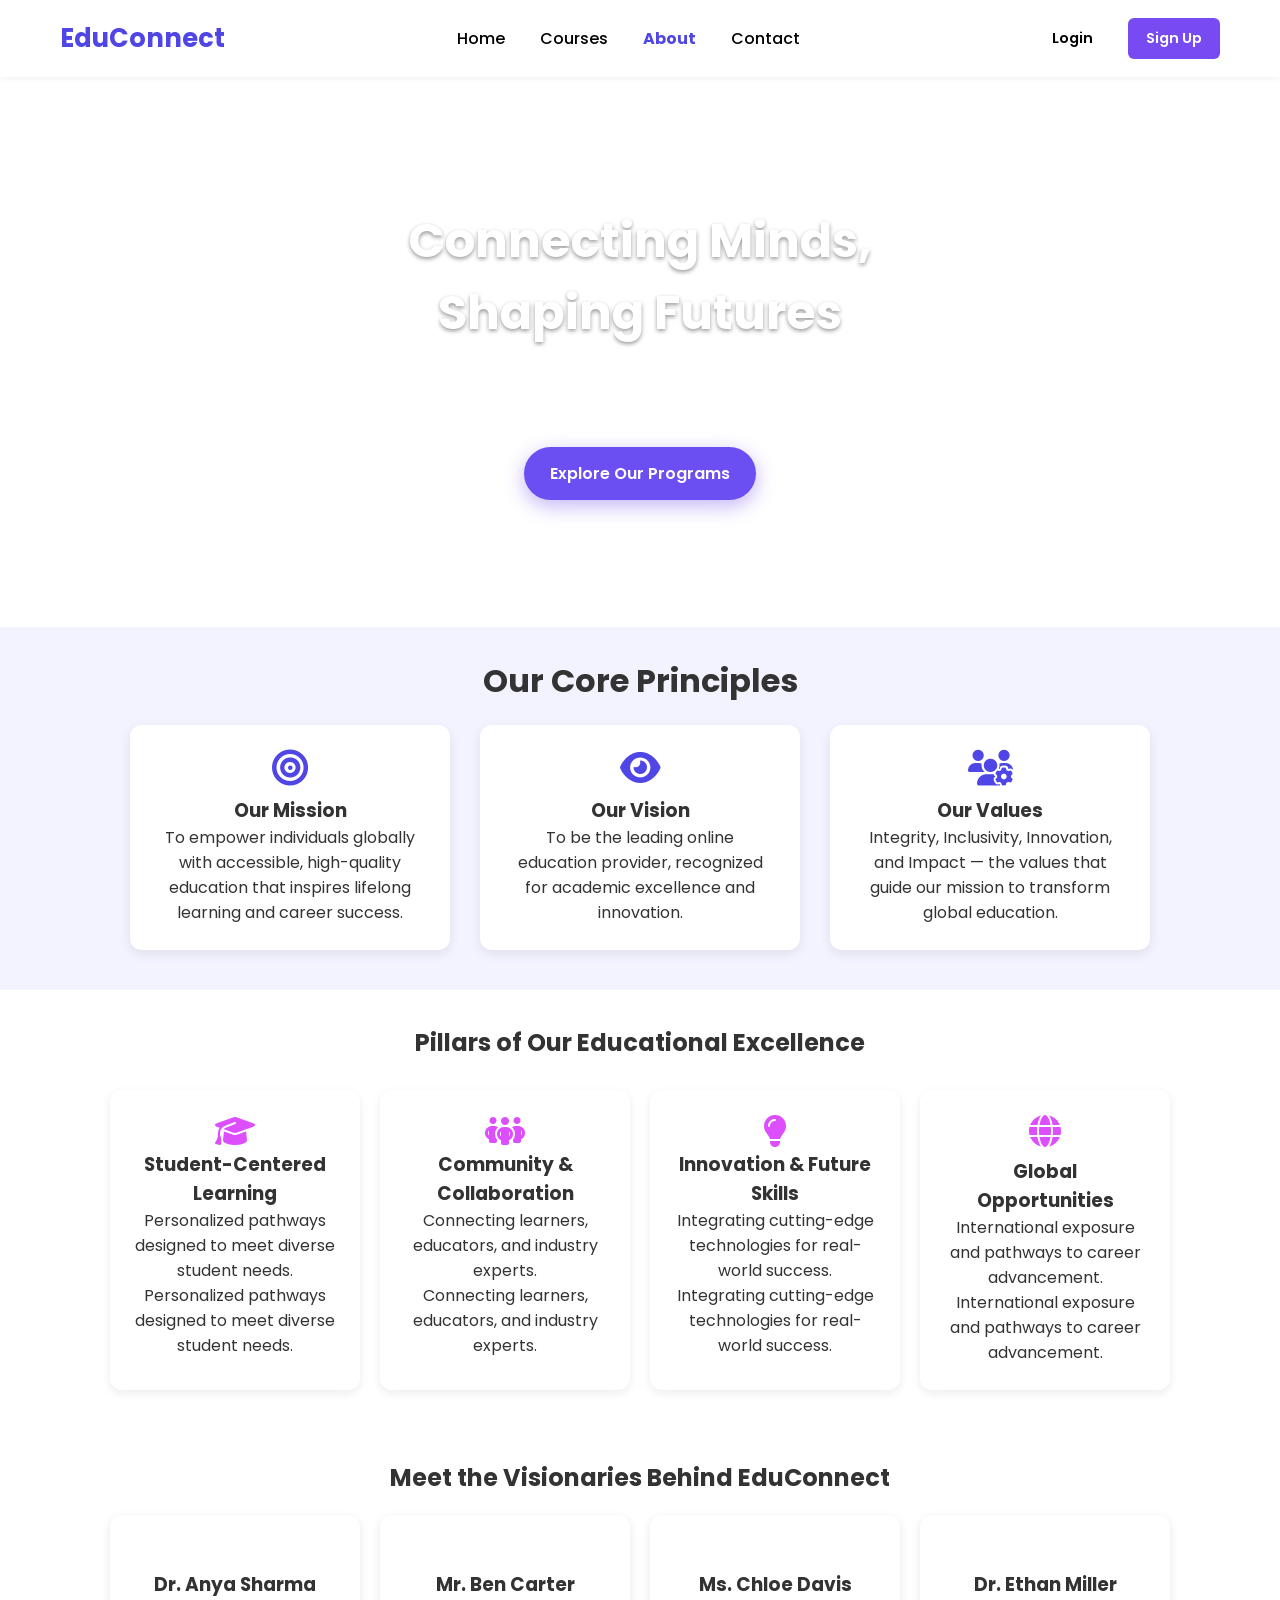
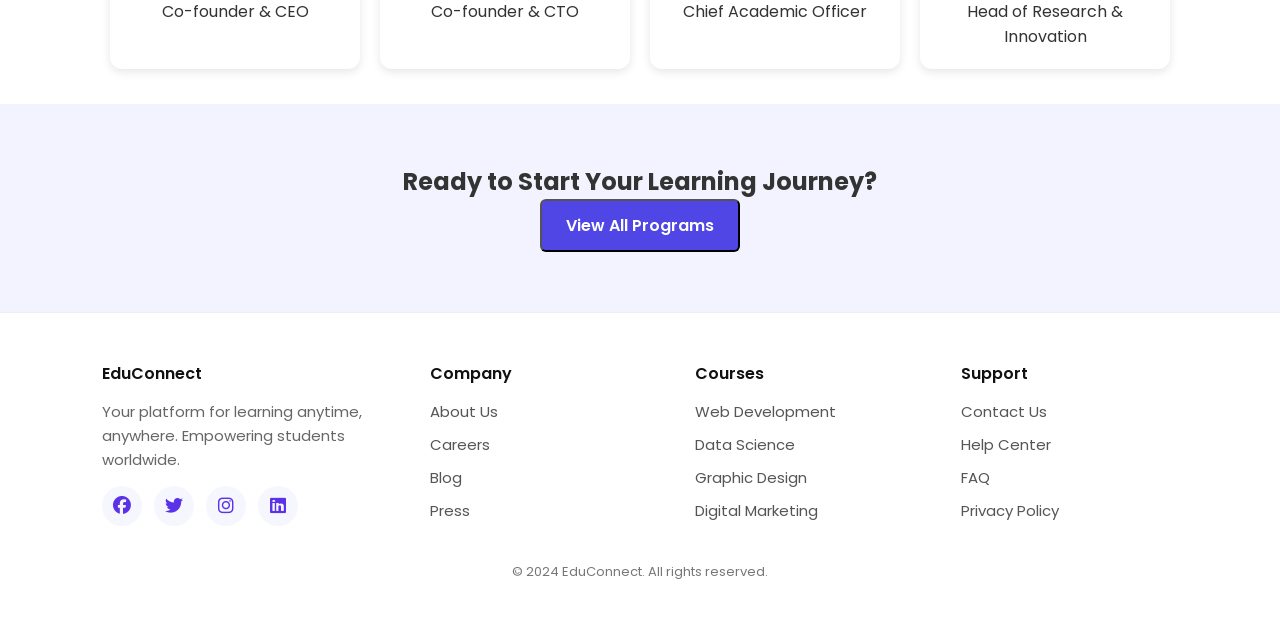
==== commit 7a888ec8: "Update print statement from 'Hello' to 'Goodbye'" ====
--- a/about.html
+++ b/about.html
@@ -489,4 +489,3 @@
 </script> 
 </body>
 </html>
-
--- a/about.css
+++ b/about.css
@@ -12,7 +12,7 @@
 
 /* ================= HEADER ================= */
 
-header{
+/* header{
   display:flex;
   justify-content:space-between;
   align-items:center;
@@ -63,7 +63,7 @@
   border-radius:6px;
 }
 
-
+ */
 
 /* ============= HERO SECTION =============== */
 
@@ -286,7 +286,7 @@
 
 /* ================= RESPONSIVENESS ================= */
 
-@media (max-width:1024px){
+/* @media (max-width:1024px){
   header{
     padding:20px 30px;
   }
@@ -351,7 +351,7 @@
   .footer-container{
     text-align:center;
   }
-}
+} */
 /* ------------------------------------------ */
 /* -------------------
    Footer (responsive)
@@ -514,4 +514,493 @@
     font-size: 12px;
   }
 }
-
+/* -----------------------nav bar---------------------------- */
+header {
+  /* border: 2px solid black; */
+  background: white;
+  box-shadow: 0 2px 5px rgba(0, 0, 0, 0.05);
+  padding: 18px 60px;
+  display: flex;
+  justify-content: space-between;
+  align-items: center;
+  position: sticky;
+  top: 0;
+  z-index: 1000;
+}
+
+.logo {
+  font-weight: 700;
+  font-size: 1.3rem;
+  color: #4f46e5;
+}
+
+/* Navigation */
+.active {
+  color:#4f46e5;
+  font-weight:bold;
+}
+nav ul {
+  display: flex;
+  gap: 25px;
+  list-style: none;
+}
+
+nav ul li a {
+  text-decoration: none;
+  color: #333;
+  font-size: 0.95rem;
+  transition: color 0.3s ease;
+  font-weight: 600
+}
+
+nav ul li a:hover {
+  color: #4f46e5;
+}
+
+/* Login and Sign Up Buttons */
+.auth-buttons {
+  display: flex;
+  align-items: center;
+  gap: 10px;
+}
+
+.login-btn {
+  /* background-color: #4f46e5;
+  color: white; */
+  border: 2px solid transparent; 
+  padding: 8px 18px;
+  /* border: none; */
+  border-radius: 6px;
+  cursor: pointer;
+  font-size: 0.9rem;
+  transition: background 0.3s;
+  background: none;
+  outline: none;
+  font-weight: 600;
+}
+
+.login-btn:hover {
+  /* background-color: #4338ca; */
+  border: 2px solid #784bf2;
+}
+
+.signup-btn {
+  /* background-color: #ff9800; */
+  background-color: #4f46e5;
+  background: #6a3af0;
+background: linear-gradient(90deg, rgba(106, 58, 240, 1) 100%, rgba(131, 100, 232, 1) 100%);
+background: #784bf2;
+background: linear-gradient(90deg, rgba(120, 75, 242, 1) 100%, rgba(131, 100, 232, 1) 100%);
+  color: #fff;
+  border: none;
+  padding: 10px 18px;
+  border-radius: 6px;
+  cursor: pointer;
+  font-size: 0.9rem;
+  font-weight: 600;
+  transition: background-color 0.3s;
+}
+
+.signup-btn:hover {
+  opacity: 0.9; /* slight fade for hover feedback */
+  /* transform: translateY(-2px); lift effect */
+}
+
+/* Hamburger Icon */
+.hamburger {
+  display: none;
+  flex-direction: column;
+  cursor: pointer;
+  gap: 5px;
+}
+
+.hamburger span {
+  width: 25px;
+  height: 3px;
+  background: #333;
+  border-radius: 3px;
+  transition: 0.3s;
+}
+/* Hide mobile-auth section by default (for large screens) */
+  .mobile-auth {
+  display: none;
+  }
+.btn{
+  text-decoration: none;
+  color: inherit;
+}
+/* Mobile Styles */
+/* @media (max-width: 768px) { */
+@media (max-width: 998px) {
+  nav {
+    position: absolute;
+    top: 70px;
+    right: 0;
+    background: white;
+    width: 220px;
+    box-shadow: 0 4px 10px rgba(0, 0, 0, 0.1);
+    border-radius: 0 0 8px 8px;
+    display: none;
+    flex-direction: column;
+    align-items: flex-start;
+    padding: 20px 0;
+  }
+
+  nav ul {
+    flex-direction: column;
+    width: 100%;
+    gap: 15px;
+    padding: 0;
+  }
+
+  nav ul li {
+    width: 100%;
+    padding-left: 20px;
+  }
+
+  .hamburger {
+    display: flex;
+  }
+
+  /* Show nav when active */
+  nav.active {
+    display: flex;
+  }
+
+  /* Hide desktop buttons on small screens */
+  .auth-buttons {
+    display: none;
+  }
+
+  /* Show login & signup inside nav */
+  .mobile-auth {
+    display: flex;
+    flex-direction: column;
+    gap: 10px;
+    padding: 15px 20px 0 20px;
+  }
+
+  .mobile-auth button {
+    width: 100%;
+  }
+  
+
+}
+ /* ---------- Overlay ---------- */
+    .overlay {
+      position: fixed;
+      top: 0;
+      left: 0;
+      width: 100%;
+      height: 100%;
+      background: rgba(0, 0, 0, 0.4);
+      display: none;
+      justify-content: center;
+      align-items: center;
+      z-index: 9999;
+      animation: fadeIn 0.3s ease forwards;
+    }
+
+    @keyframes fadeIn {
+      from {
+        opacity: 0;
+      }
+      to {
+        opacity: 1;
+      }
+    }
+
+    /* ---------- Popup Box ---------- */
+    .popup {
+      background: white;
+      padding: 35px 30px;
+      border-radius: 10px;
+      width: 100%;
+      max-width: 380px;
+      box-shadow: 0 5px 20px rgba(0, 0, 0, 0.1);
+      position: relative;
+      animation: slideUp 0.3s ease forwards;
+    }
+
+    @keyframes slideUp {
+      from {
+        transform: translateY(40px);
+        opacity: 0;
+      }
+      to {
+        transform: translateY(0);
+        opacity: 1;
+      }
+    }
+
+    .popup h2 {
+      text-align: center;
+      margin-bottom: 25px;
+      color: #222;
+    }
+
+    .popup input {
+      width: 100%;
+      padding: 10px;
+      border: 1px solid #ddd;
+      border-radius: 6px;
+      margin-bottom: 15px;
+      font-size: 0.9rem;
+      outline: none;
+      transition: border-color 0.2s;
+    }
+
+    .popup input:focus {
+      border-color: #4f46e5;
+    }
+
+    .popup button.submit {
+      background: #4f46e5;
+      color: white;
+      border: none;
+      width: 100%;
+      padding: 10px;
+      border-radius: 6px;
+      cursor: pointer;
+      font-size: 1rem;
+      font-weight: 500;
+      transition: background-color 0.3s;
+    }
+
+    .popup button.submit:hover {
+      background: #4338ca;
+    }
+
+    .close-btn {
+      position: absolute;
+      top: 10px;
+      right: 15px;
+      background: none;
+      border: none;
+      font-size: 20px;
+      cursor: pointer;
+      color: #666;
+    }
+
+    .popup p {
+      text-align: center;
+      font-size: 0.9rem;
+      margin-top: 10px;
+    }
+
+    .popup a {
+      color: #4f46e5;
+      text-decoration: none;
+    }
+
+    .popup a:hover {
+      text-decoration: underline;
+    }
+
+    /* ---------- Responsive ---------- */
+    @media (max-width: 998px) {
+      header {
+        padding: 15px 20px;
+      }
+    }
+/* ✅ Hide desktop auth buttons in mobile version */
+@media (max-width: 998px) {
+  .auth-buttons {
+    display: none !important;
+  }
+
+  /* ✅ Show Login/Signup only inside the mobile menu */
+  .mobile-auth {
+    display: block;
+  }
+}
+/*----------------------------------------------------*/
+.user-info {
+  display: flex;
+  align-items: center;
+  gap: 10px;
+  font-weight: 600;
+  color: #4f46e5;
+}
+
+.logout-btn {
+  background: #ff4b4b;
+  color: white;
+  border: none;
+  padding: 6px 12px;
+  border-radius: 6px;
+  cursor: pointer;
+  transition: 0.3s;
+}
+
+.logout-btn:hover {
+  background: #d93636;
+}
+/* ----------------------strat----------------------------- */
+/*------------- Layout: Menu (left) → Logo → Nav → Auth/User------------- */
+/* ✅ DEFAULT DESKTOP LAYOUT (same as before) */
+header {
+  display: flex;
+  justify-content: space-between;
+  align-items: center;
+  padding: 18x 60px;
+}
+
+/* Desktop order maintained */
+.menu-toggle {
+  display: none;
+}
+
+/* ✅ MOBILE RESPONSIVE */
+@media (max-width: 768px) {
+
+  /* show hamburger menu on mobile */
+  .menu-toggle {
+    display: block;
+    font-size: 26px;
+    cursor: pointer;
+    order: 0;  /* ✅ Menu first */
+  }
+
+  .logo {
+    order: 1; /* ✅ Logo next */
+  }
+
+  nav {
+    order: 3;
+    position: absolute;
+    top: 70px;
+    left: 0;
+    width: 100%;
+    background: white;
+    display: none;
+    flex-direction: column;
+    padding: 15px 0;
+  }
+
+  nav.active {
+    display: flex;
+  }
+
+  .auth-buttons,
+  .user-info {
+    order: 4;
+  }
+}
+
+/*-----------------------------------------------------------------*/
+
+/* Menu pill button */
+.menu-toggle{
+  display:none;            /* hidden on desktop */
+  align-items:center;
+  gap:10px;
+  padding:8px 14px;
+  background:#fff;
+  border:1px solid #e5e7eb;
+  border-radius:9999px;
+  box-shadow:0 2px 8px rgba(0,0,0,.06);
+  cursor:pointer;
+  transition:transform .15s ease, box-shadow .2s ease, background .2s ease;
+}
+.menu-toggle:focus-visible{ outline:3px solid rgba(79,70,229,.35); outline-offset:2px; }
+.menu-toggle:hover{ box-shadow:0 6px 18px rgba(0,0,0,.1); background:#f9fafb; }
+
+/* Icon (three lines) */
+.menu-icon{ position:relative; width:20px; height:18px; display:inline-block; }
+.menu-icon .line{
+  position:absolute; left:0; right:0; height:2px; background:#1f2937; border-radius:2px;
+  transition:transform .25s ease, opacity .2s ease, top .25s ease;
+}
+.menu-icon .l1{ top:0; }
+.menu-icon .l2{ top:8px; }
+.menu-icon .l3{ top:16px; }
+
+.menu-text{ font-weight:600; font-size:.95rem; color:#111827; }
+
+/* Open state -> morph to X */
+.menu-toggle.open .l1{ top:8px; transform:rotate(45deg); background:#4f46e5; }
+.menu-toggle.open .l2{ opacity:0; transform:translateX(-6px); }
+.menu-toggle.open .l3{ top:8px; transform:rotate(-45deg); background:#4f46e5; }
+.menu-toggle.open .menu-text{ color:#4f46e5; }
+
+/* Mobile behaviour */
+@media (max-width: 768px){
+  .menu-toggle{ display:flex; }
+  nav{ position:absolute; top:70px; right:0; width:220px; background:#fff; border-radius:0 0 10px 10px;
+       box-shadow:0 10px 25px rgba(0,0,0,.12); display:none; flex-direction:column; padding:14px 0; }
+  nav.active{ display:flex; }
+
+  /* Hide desktop buttons on small screens; show mobile auth inside nav */
+  .auth-buttons{ display:none !important; }
+  .mobile-auth{ display:block ; }
+}
+
+/* Optional: slightly smaller on very small devices */
+@media (max-width: 380px){
+  .menu-text{ display:none; } /* keep only the icon if space is tight */
+  .menu-toggle{ padding:10px; }
+}
+/* --------------------------------------------------------------------------- */
+/* ✅ Desktop default header layout — restoring original height */
+header {
+  display: flex;
+  justify-content: space-between;
+  align-items: center;
+  padding: 18px 60px;  /* 🔥 Original spacing */
+  background: white;
+  box-shadow: 0 2px 5px rgba(0, 0, 0, 0.05);
+  position: sticky;
+  top: 0;
+  z-index: 1000;
+}
+
+/* Logo styling */
+.logo {
+  font-size: 1.6rem;
+  font-weight: bold;
+}
+
+/* nav links desktop layout */
+nav ul {
+  display: flex;
+  align-items: center;
+  gap: 35px;
+  list-style: none;
+}
+
+nav ul li a {
+  text-decoration: none;
+  color: black;
+  font-size: 1rem;
+  font-weight: 500;
+}
+
+/* ✅ Auth buttons desktop */
+.auth-buttons,
+.user-info {
+  display: flex;
+  gap: 15px;
+  align-items: center;
+}
+
+/* ✅ MOBILE RULES */
+@media (max-width: 768px) {
+
+  header {
+    padding: 14px 20px; /* little compact in mobile but not too small */
+  }
+
+  nav ul {
+    flex-direction: column;
+    gap: 15px;
+    width: 100%;
+    padding: 10px 0;
+  }
+}
+/* --------------------------------------------------------------------------------- */
+
+
+/*----------------------------------------------------*/
+
+
